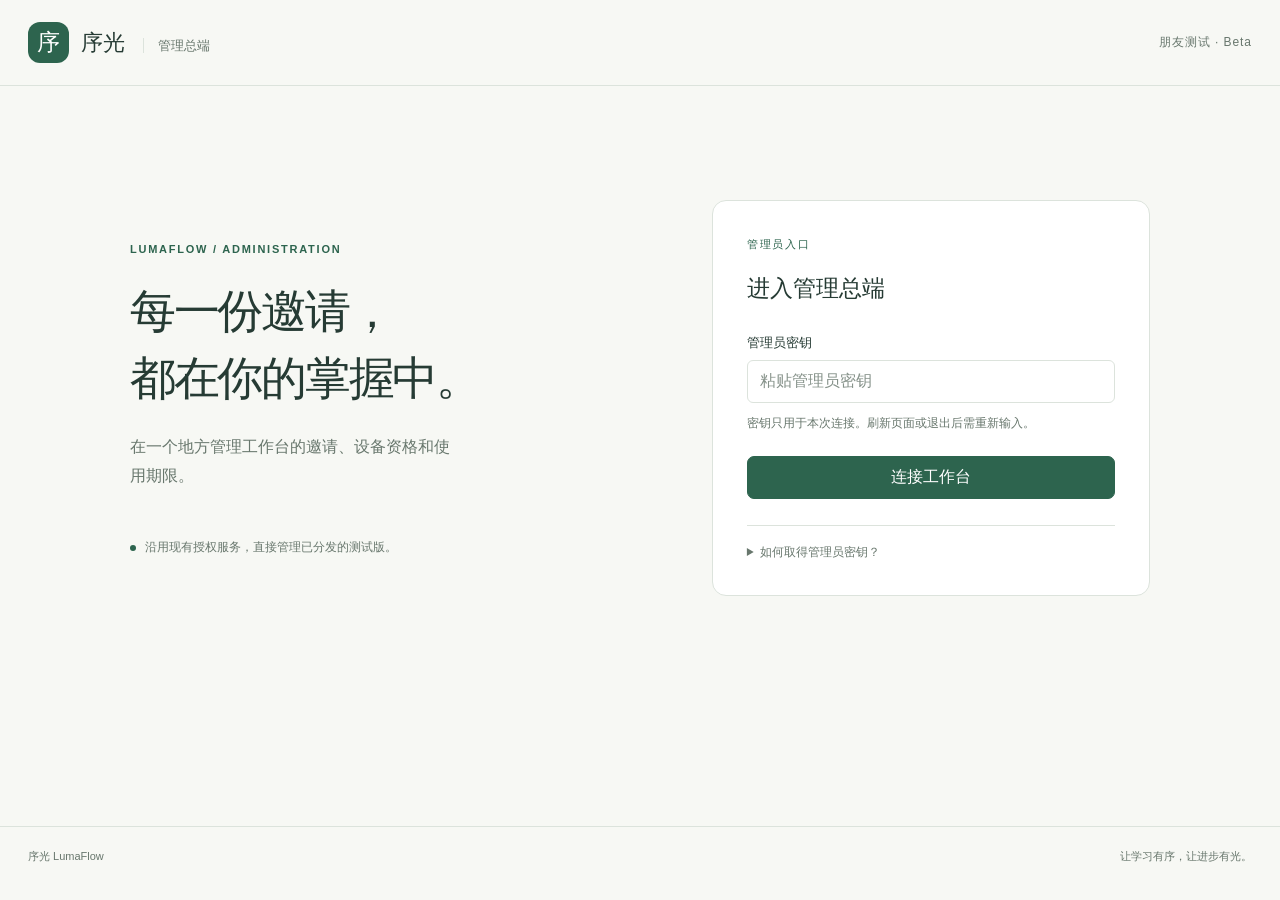
==== docs/admin/index.html @ 97d78048 "Add LumaFlow invitation and device administration console" ====
<!doctype html>
<html lang="zh-CN">
<head>
  <meta charset="UTF-8">
  <meta name="viewport" content="width=device-width, initial-scale=1">
  <meta name="referrer" content="no-referrer">
  <meta http-equiv="Content-Security-Policy" content="default-src 'none'; script-src 'self'; style-src 'self'; connect-src https://workbench-license-beta.3473645620.workers.dev; img-src 'self' data:; base-uri 'none'; form-action 'none'; object-src 'none'">
  <meta name="color-scheme" content="light dark">
  <meta name="robots" content="noindex,nofollow">
  <title>序光 · 管理总端</title>
  <link rel="icon" href="data:,">
  <link rel="stylesheet" href="./styles.css">
  <script type="module" src="./app.js"></script>
</head>
<body>
  <header class="topbar"><a class="brand" href="./"><span class="brand-mark" aria-hidden="true">序</span><span>序光 <small>管理总端</small></span></a><span class="environment">朋友测试 · Beta</span></header>
  <main>
    <section id="login-view" class="login-layout">
      <div class="intro"><p class="eyebrow">LUMAFLOW / ADMINISTRATION</p><h1>每一份邀请，<br>都在你的掌握中。</h1><p>在一个地方管理工作台的邀请、设备资格和使用期限。</p><div class="intro-note"><span class="dot"></span> 沿用现有授权服务，直接管理已分发的测试版。</div></div>
      <form id="login-form" class="login-panel">
        <p class="eyebrow">管理员入口</p><h2>进入管理总端</h2>
        <label for="admin-token">管理员密钥</label>
        <input id="admin-token" name="admin-token" type="password" autocomplete="off" spellcheck="false" required placeholder="粘贴管理员密钥" maxlength="512">
        <p class="field-help">密钥只用于本次连接。刷新页面或退出后需重新输入。</p>
        <button class="primary" id="login-button" type="submit">连接工作台</button>
        <p id="login-error" class="error" role="alert"></p>
        <details><summary>如何取得管理员密钥？</summary><p>在发布者电脑使用「打开序光管理总端」快捷入口，可复制现有密钥。密钥来自本机授权服务配置，请勿发给测试用户。</p></details>
      </form>
    </section>
    <section id="console-view" hidden>
      <div class="page-heading"><div><p class="eyebrow">WORKBENCH CONTROL</p><h1>邀请与设备管理</h1><p>授权变更会在设备下次联网验证时生效，普通测试资格可离线使用最多 72 小时。</p></div><div class="heading-actions"><button id="refresh-button">刷新数据</button><button id="logout-button" class="quiet">退出管理</button></div></div>
      <div id="notice" class="notice" role="status" hidden></div>
      <dl class="metrics"><div><dt>有效设备</dt><dd id="active-count">—</dd></div><div><dt>7 天内到期</dt><dd id="expiring-count">—</dd></div><div><dt>有效邀请码</dt><dd id="invite-count">—</dd></div><div class="metric-detail"><dt>数据更新</dt><dd id="updated-at">尚未加载</dd></div></dl>
      <div class="toolbar"><div class="tabs" role="tablist" aria-label="管理内容"><button id="devices-tab" role="tab" aria-selected="true" aria-controls="devices-panel">设备授权</button><button id="invites-tab" role="tab" aria-selected="false" aria-controls="invites-panel" tabindex="-1">邀请码</button></div><button id="new-invite-button" class="primary">＋ 创建邀请码</button></div>
      <div class="filterbar"><label class="search-label" for="search-input">搜索<input id="search-input" type="search" placeholder="搜索备注、设备或授权编号" autocomplete="off"></label><label for="status-filter">状态<select id="status-filter"><option value="all">全部状态</option><option value="active">有效</option><option value="expiring">即将到期</option><option value="expired">已到期</option><option value="revoked">已停用</option></select></label><span id="result-count"></span></div>
      <section id="devices-panel" role="tabpanel" aria-labelledby="devices-tab" tabindex="0"><div class="table-scroll"><table><caption class="sr-only">设备授权列表</caption><thead><tr><th>设备 / 备注</th><th>状态</th><th>资格类型</th><th>到期时间</th><th>最近验证</th><th>管理</th></tr></thead><tbody id="devices-body"></tbody></table></div></section>
      <section id="invites-panel" role="tabpanel" aria-labelledby="invites-tab" tabindex="0" hidden><div class="table-scroll"><table><caption class="sr-only">邀请码列表</caption><thead><tr><th>邀请备注 / 编号</th><th>状态</th><th>使用期限</th><th>已用 / 上限</th><th>创建时间</th><th>管理</th></tr></thead><tbody id="invites-body"></tbody></table></div></section>
      <p class="table-note">每类列表显示最近 200 条。这里管理的是设备使用资格；邀请码备注可用于辨认用户，不包含同步账号和学习内容。</p>
    </section>
  </main>
  <footer><span>序光 LumaFlow</span><span>让学习有序，让进步有光。</span></footer>
  <dialog id="create-dialog"><form id="create-form"><div class="dialog-heading"><h2>创建邀请码</h2><button class="quiet" type="button" data-close="create-dialog" aria-label="关闭创建窗口">关闭</button></div><p>建议每位朋友使用独立邀请码，方便后续管理。</p><label for="invite-note">用户备注</label><input id="invite-note" maxlength="200" placeholder="例如：小陈 · 第一批测试" required><div class="form-grid"><div><label for="invite-days">使用天数</label><input id="invite-days" type="number" min="1" max="365" step="1" value="7" required></div><div><label for="invite-max">最多设备数</label><input id="invite-max" type="number" min="1" max="1000" step="1" value="1" required></div></div><p class="field-help">期限从每台设备首次激活时起算。邀请码明文只会返回一次。</p><p id="create-error" class="error" role="alert"></p><button id="create-submit" class="primary" type="submit">生成邀请码</button></form></dialog>
  <dialog id="code-dialog"><div class="dialog-heading"><h2>邀请码已生成</h2><button type="button" class="quiet" data-close="code-dialog">关闭</button></div><p>请现在复制并保存。关闭后，列表中无法找回邀请码明文。</p><label for="created-code">邀请码</label><input id="created-code" readonly autocomplete="off" spellcheck="false"><p id="created-description"></p><button id="copy-code" class="primary">复制邀请码</button><p id="copy-status" role="status"></p></dialog>
  <dialog id="extend-dialog"><form id="extend-form"><div class="dialog-heading"><h2>延长设备授权</h2><button class="quiet" type="button" data-close="extend-dialog">关闭</button></div><p id="extend-description"></p><label for="extend-days">增加天数</label><input id="extend-days" type="number" min="1" max="365" step="1" value="7" required><p class="field-help">有效授权从原到期日顺延；已到期授权从当前时间重新计算。</p><p id="extend-error" class="error" role="alert"></p><button id="extend-submit" class="primary" type="submit">确认延期</button></form></dialog>
</body>
</html>
---- docs/admin/styles.css ----
:root{font-family:"Segoe UI","Microsoft YaHei",sans-serif;color:#263b34;background:#f7f8f4;font-synthesis:none;--paper:#fff;--ink:#263b34;--muted:#68776d;--line:#dce3dc;--accent:#2d644e;--soft:#edf3ed;--danger:#a33d36;--warning:#926415}
*{box-sizing:border-box}body{margin:0}button,input,select{font:inherit}button,a,input,select,summary{touch-action:manipulation}button{cursor:pointer;border:1px solid var(--line);border-radius:7px;background:var(--paper);color:var(--ink);padding:10px 15px;transition:background .15s}button:hover{background:var(--soft)}button:disabled{opacity:.5;cursor:wait}button:focus-visible,a:focus-visible,summary:focus-visible{outline:3px solid #79a38a;outline-offset:3px}input:focus,select:focus{outline:2px solid #79a38a;outline-offset:1px}.primary{color:white;background:var(--accent);border-color:var(--accent)}.primary:hover{background:#24533f}.quiet{background:transparent}.danger{color:var(--danger)}[hidden]{display:none!important}
.topbar{height:86px;border-bottom:1px solid var(--line);display:flex;align-items:center;justify-content:space-between;padding:0 max(28px,calc((100vw - 1320px)/2))}.brand{display:flex;align-items:center;gap:12px;color:var(--ink);text-decoration:none;font-size:22px;font-weight:650}.brand-mark{display:grid;place-items:center;width:41px;height:41px;border-radius:12px;background:var(--accent);color:white;font-size:23px}.brand small{font-size:13px;font-weight:400;color:var(--muted);margin-left:12px;padding-left:14px;border-left:1px solid var(--line)}.environment{font-size:12px;letter-spacing:.08em;color:var(--muted)}main{max-width:1376px;padding:44px 28px 64px;margin:auto;min-height:calc(100dvh - 160px)}.eyebrow{font-size:11px;letter-spacing:.16em;font-weight:650;color:var(--accent);margin:0 0 18px}h1,h2,p{margin-top:0}h1{font-size:32px;letter-spacing:-.035em;line-height:1.35;margin-bottom:12px}h2{font-size:23px;font-weight:600}p{color:var(--muted);line-height:1.8;font-size:14px}label{display:block;font-size:13px;font-weight:600;margin:0 0 8px}input,select{display:block;width:100%;min-height:43px;background:var(--paper);color:var(--ink);border:1px solid var(--line);border-radius:6px;padding:10px 12px}input::placeholder{color:var(--muted);opacity:.8}.field-help{font-size:12px;margin:10px 0 22px}.error{color:var(--danger);font-size:13px;min-height:0;margin:12px 0 0}.error:empty{display:none}
.login-layout{display:grid;grid-template-columns:1.1fr 1fr;align-items:center;gap:100px;max-width:1020px;margin:70px auto 100px}.intro h1{font-size:46px;line-height:1.45;font-weight:550;letter-spacing:-.05em}.intro>p:not(.eyebrow){max-width:330px;margin:22px 0 48px;font-size:16px}.intro-note{display:flex;align-items:center;gap:9px;font-size:12px;color:var(--muted)}.dot{width:6px;height:6px;border-radius:50%;background:var(--accent)}.login-panel{background:var(--paper);border:1px solid var(--line);border-radius:14px;padding:34px}.login-panel h2{margin-bottom:30px}.login-panel .primary{width:100%}details{border-top:1px solid var(--line);margin-top:26px;padding-top:18px;font-size:12px;color:var(--muted)}summary{cursor:pointer}details p{font-size:12px;margin:12px 0 0}
.page-heading{display:flex;justify-content:space-between;align-items:center;gap:24px}.page-heading .eyebrow{margin-bottom:12px}.page-heading p{max-width:750px}.heading-actions{display:flex;gap:10px;white-space:nowrap}.metrics{display:grid;grid-template-columns:1fr 1fr 1fr 1.2fr;border-block:1px solid var(--line);margin:26px 0 32px;padding:24px 0;gap:24px}.metrics>div{padding-left:26px;border-left:1px solid var(--line)}.metrics>div:first-child{padding-left:0;border:0}dt{font-size:12px;color:var(--muted)}dd{font-size:36px;line-height:1.5;margin:4px 0 0;font-variant-numeric:tabular-nums}.metric-detail dd{font-size:14px;padding-top:15px}.toolbar{display:flex;align-items:center;justify-content:space-between;gap:15px;border-bottom:1px solid var(--line)}.tabs{display:flex;gap:30px}.tabs button{border:0;border-radius:0;padding:16px 2px;background:transparent;color:var(--muted);border-bottom:3px solid transparent}.tabs [aria-selected=true]{color:var(--accent);border-bottom-color:var(--accent);font-weight:650}.filterbar{display:flex;align-items:end;gap:16px;padding:24px 0}.filterbar label{margin:0;font-size:12px;color:var(--muted)}.search-label{width:340px;max-width:55%}.filterbar input,.filterbar select{margin-top:7px;font-size:13px}.filterbar>span{margin-left:auto;font-size:12px;color:var(--muted);padding-bottom:12px}.table-scroll{overflow:auto;background:var(--paper);border:1px solid var(--line);border-radius:9px}table{border-collapse:collapse;text-align:left;width:100%;font-size:13px;white-space:nowrap}th{padding:15px 18px;color:var(--muted);background:var(--soft);font-size:12px;font-weight:500}td{padding:19px 18px;border-top:1px solid var(--line);line-height:1.5}td:first-child{min-width:235px;max-width:340px;white-space:normal;overflow-wrap:anywhere}td strong{display:block;font-size:13px;font-weight:600;margin-bottom:5px}.identifier{display:block;font-size:11px;color:var(--muted);font-family:Consolas,monospace;overflow-wrap:anywhere}.badge{display:inline-block;border-radius:4px;background:var(--soft);color:var(--accent);padding:3px 8px;font-size:11px}.badge.expiring{color:var(--warning);background:#fcf3dd}.badge.expired,.badge.revoked{color:var(--danger);background:#faece9}.row-actions{display:flex;gap:8px}td button{padding:6px 10px;font-size:12px}.empty{text-align:center;padding:55px;color:var(--muted);white-space:normal}.table-note{font-size:12px;margin:16px 0}.notice{padding:12px 16px;background:var(--soft);border:1px solid var(--line);border-radius:6px;font-size:13px;margin:10px 0}.notice.error{color:var(--danger);background:#faece9}.sr-only{position:absolute;width:1px;height:1px;padding:0;margin:-1px;overflow:hidden;clip:rect(0,0,0,0);white-space:nowrap;border:0}
dialog{color:var(--ink);background:var(--paper);border:1px solid var(--line);border-radius:12px;padding:28px;width:min(480px,calc(100vw - 32px));max-height:calc(100dvh - 40px);overflow:auto}dialog::backdrop{background:rgb(20 38 28/.4)}.dialog-heading{display:flex;justify-content:space-between;align-items:center;gap:20px;margin-bottom:18px}.dialog-heading h2{margin:0;font-size:21px}.dialog-heading button{font-size:12px;padding:6px 9px}dialog>.primary,dialog form>.primary{width:100%}.form-grid{display:grid;grid-template-columns:1fr 1fr;gap:18px;margin-top:20px}#created-code{font:600 21px Consolas,monospace;letter-spacing:.04em;margin-bottom:14px}#copy-status{font-size:12px;margin:12px 0 0}footer{max-width:1376px;padding:22px 28px;margin:auto;border-top:1px solid var(--line);display:flex;justify-content:space-between;font-size:11px;color:var(--muted)}
@media(max-width:850px){.login-layout{gap:35px;margin:30px auto}.intro h1{font-size:35px}.login-panel{padding:25px}.page-heading{align-items:flex-start;flex-direction:column}.heading-actions{align-self:flex-end}.metrics{gap:12px}.metrics>div{padding-left:14px}h1{font-size:28px}}
@media(max-width:580px){.topbar{height:70px;padding-inline:20px}.brand{font-size:19px}.brand small{font-size:12px;margin-left:5px;padding-left:8px}.environment{font-size:10px}main{padding:30px 20px 42px}.login-layout{grid-template-columns:1fr;gap:26px;margin:5px auto 20px}.intro h1{font-size:32px}.intro>p:not(.eyebrow){font-size:14px;margin:15px 0}.intro-note{display:none}.metrics{grid-template-columns:1fr 1fr;row-gap:20px}.metrics>div:nth-child(3){border:0;padding:0}.metric-detail dd{padding-top:12px}.tabs{gap:20px}.toolbar>.primary{font-size:12px;padding:9px 10px}.filterbar{flex-wrap:wrap;gap:12px}.filterbar>span{width:100%;padding:0}.search-label{width:auto;flex:1;max-width:none}.filterbar select{min-width:112px}.heading-actions{align-self:flex-start}footer{padding-inline:20px;gap:15px}footer span:last-child{font-size:10px}}
@media(prefers-color-scheme:dark){:root{color:#dce7de;background:#17231d;--paper:#1d2c24;--ink:#dce7de;--muted:#a4b4a8;--line:#36473c;--accent:#92c5a4;--soft:#293c30;--danger:#efaaa2;--warning:#efd28d}.brand-mark,.primary{background:#36674c;color:white;border-color:#36674c}.primary:hover{background:#427f5e}.badge.expiring{background:#483a20}.badge.expired,.badge.revoked,.notice.error{background:#472d29}.intro .eyebrow{color:#92c5a4}}
@media(prefers-reduced-motion:reduce){*{transition:none!important}}
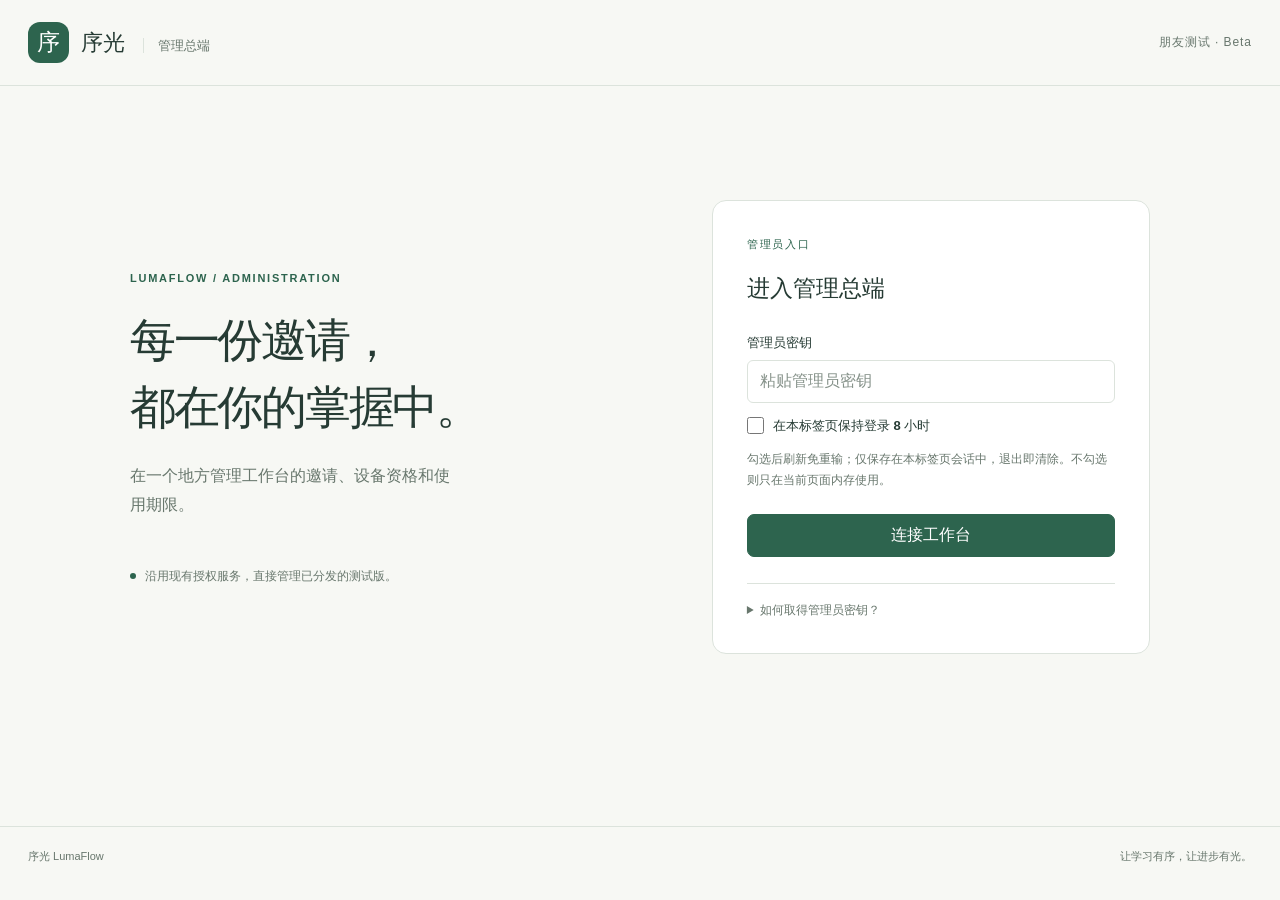
==== commit 978b1d6f: "Improve admin session continuity and device permission workflows" ====
--- a/docs/admin/index.html
+++ b/docs/admin/index.html
@@ -9,8 +9,8 @@
   <meta name="robots" content="noindex,nofollow">
   <title>序光 · 管理总端</title>
   <link rel="icon" href="data:,">
-  <link rel="stylesheet" href="./styles.css">
-  <script type="module" src="./app.js"></script>
+  <link rel="stylesheet" href="./styles.css?v=20261023">
+  <script type="module" src="./app.js?v=20261023"></script>
 </head>
 <body>
   <header class="topbar"><a class="brand" href="./"><span class="brand-mark" aria-hidden="true">序</span><span>序光 <small>管理总端</small></span></a><span class="environment">朋友测试 · Beta</span></header>
@@ -21,18 +21,21 @@
         <p class="eyebrow">管理员入口</p><h2>进入管理总端</h2>
         <label for="admin-token">管理员密钥</label>
         <input id="admin-token" name="admin-token" type="password" autocomplete="off" spellcheck="false" required placeholder="粘贴管理员密钥" maxlength="512">
-        <p class="field-help">密钥只用于本次连接。刷新页面或退出后需重新输入。</p>
+        <label class="check-row"><input id="remember-session" type="checkbox">在本标签页保持登录 8 小时</label>
+        <p class="field-help">勾选后刷新免重输；仅保存在本标签页会话中，退出即清除。不勾选则只在当前页面内存使用。</p>
         <button class="primary" id="login-button" type="submit">连接工作台</button>
         <p id="login-error" class="error" role="alert"></p>
         <details><summary>如何取得管理员密钥？</summary><p>在发布者电脑使用「打开序光管理总端」快捷入口，可复制现有密钥。密钥来自本机授权服务配置，请勿发给测试用户。</p></details>
       </form>
     </section>
     <section id="console-view" hidden>
-      <div class="page-heading"><div><p class="eyebrow">WORKBENCH CONTROL</p><h1>邀请与设备管理</h1><p>授权变更会在设备下次联网验证时生效，普通测试资格可离线使用最多 72 小时。</p></div><div class="heading-actions"><button id="refresh-button">刷新数据</button><button id="logout-button" class="quiet">退出管理</button></div></div>
+      <div class="page-heading"><div><p class="eyebrow">WORKBENCH CONTROL</p><h1>邀请与设备管理</h1><p>新版工作台每 15 分钟联网核验，默认可离线 24 小时并支持断网重启。权限变化在下次核验或现有离线授权到期后生效。</p></div><div class="heading-actions"><button id="audit-button">操作记录</button><button id="refresh-button">刷新数据</button><button id="logout-button" class="quiet">退出管理</button></div></div>
       <div id="notice" class="notice" role="status" hidden></div>
+      <p id="sync-status" role="status" class="sync-status">登录后自动同步，无需刷新页面。</p>
       <dl class="metrics"><div><dt>有效设备</dt><dd id="active-count">—</dd></div><div><dt>7 天内到期</dt><dd id="expiring-count">—</dd></div><div><dt>有效邀请码</dt><dd id="invite-count">—</dd></div><div class="metric-detail"><dt>数据更新</dt><dd id="updated-at">尚未加载</dd></div></dl>
       <div class="toolbar"><div class="tabs" role="tablist" aria-label="管理内容"><button id="devices-tab" role="tab" aria-selected="true" aria-controls="devices-panel">设备授权</button><button id="invites-tab" role="tab" aria-selected="false" aria-controls="invites-panel" tabindex="-1">邀请码</button></div><button id="new-invite-button" class="primary">＋ 创建邀请码</button></div>
       <div class="filterbar"><label class="search-label" for="search-input">搜索<input id="search-input" type="search" placeholder="搜索备注、设备或授权编号" autocomplete="off"></label><label for="status-filter">状态<select id="status-filter"><option value="all">全部状态</option><option value="active">有效</option><option value="expiring">即将到期</option><option value="expired">已到期</option><option value="revoked">已停用</option></select></label><span id="result-count"></span></div>
+      <div id="bulk-toolbar" class="bulk-toolbar"><label class="check-row"><input id="select-visible" type="checkbox">选择当前筛选的普通设备</label><span id="selection-count">已选 0 台</span><button id="bulk-extend">批量延期</button><button id="bulk-policy">批量权限</button><button id="bulk-revoke" class="danger">批量停用</button><button id="bulk-restore">批量恢复</button><button id="clear-selection" class="quiet">清空选择</button></div>
       <section id="devices-panel" role="tabpanel" aria-labelledby="devices-tab" tabindex="0"><div class="table-scroll"><table><caption class="sr-only">设备授权列表</caption><thead><tr><th>设备 / 备注</th><th>状态</th><th>资格类型</th><th>到期时间</th><th>最近验证</th><th>管理</th></tr></thead><tbody id="devices-body"></tbody></table></div></section>
       <section id="invites-panel" role="tabpanel" aria-labelledby="invites-tab" tabindex="0" hidden><div class="table-scroll"><table><caption class="sr-only">邀请码列表</caption><thead><tr><th>邀请备注 / 编号</th><th>状态</th><th>使用期限</th><th>已用 / 上限</th><th>创建时间</th><th>管理</th></tr></thead><tbody id="invites-body"></tbody></table></div></section>
       <p class="table-note">每类列表显示最近 200 条。这里管理的是设备使用资格；邀请码备注可用于辨认用户，不包含同步账号和学习内容。</p>
@@ -42,5 +45,17 @@
   <dialog id="create-dialog"><form id="create-form"><div class="dialog-heading"><h2>创建邀请码</h2><button class="quiet" type="button" data-close="create-dialog" aria-label="关闭创建窗口">关闭</button></div><p>建议每位朋友使用独立邀请码，方便后续管理。</p><label for="invite-note">用户备注</label><input id="invite-note" maxlength="200" placeholder="例如：小陈 · 第一批测试" required><div class="form-grid"><div><label for="invite-days">使用天数</label><input id="invite-days" type="number" min="1" max="365" step="1" value="7" required></div><div><label for="invite-max">最多设备数</label><input id="invite-max" type="number" min="1" max="1000" step="1" value="1" required></div></div><p class="field-help">期限从每台设备首次激活时起算。邀请码明文只会返回一次。</p><p id="create-error" class="error" role="alert"></p><button id="create-submit" class="primary" type="submit">生成邀请码</button></form></dialog>
   <dialog id="code-dialog"><div class="dialog-heading"><h2>邀请码已生成</h2><button type="button" class="quiet" data-close="code-dialog">关闭</button></div><p>请现在复制并保存。关闭后，列表中无法找回邀请码明文。</p><label for="created-code">邀请码</label><input id="created-code" readonly autocomplete="off" spellcheck="false"><p id="created-description"></p><button id="copy-code" class="primary">复制邀请码</button><p id="copy-status" role="status"></p></dialog>
   <dialog id="extend-dialog"><form id="extend-form"><div class="dialog-heading"><h2>延长设备授权</h2><button class="quiet" type="button" data-close="extend-dialog">关闭</button></div><p id="extend-description"></p><label for="extend-days">增加天数</label><input id="extend-days" type="number" min="1" max="365" step="1" value="7" required><p class="field-help">有效授权从原到期日顺延；已到期授权从当前时间重新计算。</p><p id="extend-error" class="error" role="alert"></p><button id="extend-submit" class="primary" type="submit">确认延期</button></form></dialog>
+  <dialog id="policy-dialog"><form id="policy-form">
+    <div class="dialog-heading"><h2 id="policy-title">权限设置</h2><button class="quiet" type="button" data-close="policy-dialog">关闭</button></div>
+    <p id="policy-description"></p><label for="policy-note">备注</label><input id="policy-note" maxlength="200" autocomplete="off">
+    <label id="policy-inherit-row" class="check-row"><input id="policy-inherit" type="checkbox">跟随邀请码默认权限</label>
+    <fieldset id="policy-options"><legend>离线与功能权限</legend><label for="policy-hours">连续离线时长（小时）</label><input id="policy-hours" type="number" min="1" max="720" step="1" value="24" required><p class="field-help">1–720 小时。离线期间可重新启动；不能超过设备资格到期日。</p>
+    <div id="policy-features"><label class="check-row"><input type="checkbox" value="ai">AI 与研究室</label><label class="check-row"><input type="checkbox" value="sync">设备同步</label><label class="check-row"><input type="checkbox" value="leisure">休闲模式</label></div></fieldset>
+    <div id="policy-invite-fields"><label for="policy-max">最多设备数</label><input id="policy-max" type="number" min="1" max="1000" step="1" value="1"><p class="field-help">不能少于已经激活的设备数；停用设备仍占用原名额。</p><label for="policy-expiry">新设备激活截止时间（留空不限）</label><input id="policy-expiry" type="datetime-local"><p class="field-help">按当前电脑时区输入，仅限制新设备激活，不缩短已有资格。</p></div>
+    <p id="policy-error" class="error" role="alert"></p><button id="policy-submit" class="primary" type="submit">保存设置</button>
+  </form></dialog>
+  <dialog id="audit-dialog"><div class="dialog-heading"><h2>操作记录</h2><button class="quiet" type="button" data-close="audit-dialog">关闭</button></div><p>最近 200 次管理操作，不记录管理员密钥或邀请码明文。</p><div class="table-scroll"><table><thead><tr><th>时间</th><th>操作</th><th>对象编号</th><th>修改内容</th></tr></thead><tbody id="audit-body"></tbody></table></div></dialog>
+  <dialog id="device-dialog"><div class="dialog-heading"><h2>设备授权详情</h2><button type="button" data-close="device-dialog">关闭</button></div><dl id="device-details" class="device-details"></dl></dialog>
+  <dialog id="bulk-dialog"><form id="bulk-form"><div class="dialog-heading"><h2 id="bulk-title">批量管理</h2><button type="button" data-close="bulk-dialog">关闭</button></div><p id="bulk-description"></p><label id="bulk-days-label" for="bulk-days">增加天数</label><input id="bulk-days" type="number" min="1" max="365" value="7"><label id="bulk-preset-label" for="bulk-preset">权限方案</label><select id="bulk-preset"><option value="full">完整功能 · 离线 24 小时</option><option value="basic">仅基础学习 · 离线 24 小时</option><option value="strict">完整功能 · 离线 1 小时</option><option value="inherit">跟随各自邀请码</option></select><p>只作用于下方列出的设备；机主设备不参与。停用不删除学习数据，已有离线授权继续到原期限。批量权限会覆盖单设备设置，备注保留。</p><ul id="bulk-targets"></ul><p id="bulk-error" class="error" role="alert"></p><button id="bulk-submit" type="submit" class="primary">确认执行</button></form></dialog>
 </body>
 </html>
--- a/docs/admin/styles.css
+++ b/docs/admin/styles.css
@@ -1,4 +1,5 @@
 :root{font-family:"Segoe UI","Microsoft YaHei",sans-serif;color:#263b34;background:#f7f8f4;font-synthesis:none;--paper:#fff;--ink:#263b34;--muted:#68776d;--line:#dce3dc;--accent:#2d644e;--soft:#edf3ed;--danger:#a33d36;--warning:#926415}
+.sync-status{font-size:12px;color:var(--muted);line-height:1.7}.bulk-toolbar{display:flex;align-items:center;flex-wrap:wrap;gap:10px;border:1px solid var(--line);padding:12px;margin:12px 0;background:var(--paper);border-radius:7px}.bulk-toolbar .check-row{margin:0}.bulk-toolbar button{padding:7px 10px;font-size:12px}.device-select{width:17px!important;min-height:17px!important;float:left;margin:3px 10px 0 0!important}.device-details{display:grid;grid-template-columns:105px minmax(0,1fr);gap:12px;font-size:13px}.device-details dt{color:var(--muted)}.device-details dd{margin:0;overflow-wrap:anywhere;user-select:all}#bulk-targets{max-height:160px;overflow:auto;font-size:12px;overflow-wrap:anywhere;line-height:1.8}#create-features{display:flex;gap:12px;flex-wrap:wrap}
 *{box-sizing:border-box}body{margin:0}button,input,select{font:inherit}button,a,input,select,summary{touch-action:manipulation}button{cursor:pointer;border:1px solid var(--line);border-radius:7px;background:var(--paper);color:var(--ink);padding:10px 15px;transition:background .15s}button:hover{background:var(--soft)}button:disabled{opacity:.5;cursor:wait}button:focus-visible,a:focus-visible,summary:focus-visible{outline:3px solid #79a38a;outline-offset:3px}input:focus,select:focus{outline:2px solid #79a38a;outline-offset:1px}.primary{color:white;background:var(--accent);border-color:var(--accent)}.primary:hover{background:#24533f}.quiet{background:transparent}.danger{color:var(--danger)}[hidden]{display:none!important}
 .topbar{height:86px;border-bottom:1px solid var(--line);display:flex;align-items:center;justify-content:space-between;padding:0 max(28px,calc((100vw - 1320px)/2))}.brand{display:flex;align-items:center;gap:12px;color:var(--ink);text-decoration:none;font-size:22px;font-weight:650}.brand-mark{display:grid;place-items:center;width:41px;height:41px;border-radius:12px;background:var(--accent);color:white;font-size:23px}.brand small{font-size:13px;font-weight:400;color:var(--muted);margin-left:12px;padding-left:14px;border-left:1px solid var(--line)}.environment{font-size:12px;letter-spacing:.08em;color:var(--muted)}main{max-width:1376px;padding:44px 28px 64px;margin:auto;min-height:calc(100dvh - 160px)}.eyebrow{font-size:11px;letter-spacing:.16em;font-weight:650;color:var(--accent);margin:0 0 18px}h1,h2,p{margin-top:0}h1{font-size:32px;letter-spacing:-.035em;line-height:1.35;margin-bottom:12px}h2{font-size:23px;font-weight:600}p{color:var(--muted);line-height:1.8;font-size:14px}label{display:block;font-size:13px;font-weight:600;margin:0 0 8px}input,select{display:block;width:100%;min-height:43px;background:var(--paper);color:var(--ink);border:1px solid var(--line);border-radius:6px;padding:10px 12px}input::placeholder{color:var(--muted);opacity:.8}.field-help{font-size:12px;margin:10px 0 22px}.error{color:var(--danger);font-size:13px;min-height:0;margin:12px 0 0}.error:empty{display:none}
 .login-layout{display:grid;grid-template-columns:1.1fr 1fr;align-items:center;gap:100px;max-width:1020px;margin:70px auto 100px}.intro h1{font-size:46px;line-height:1.45;font-weight:550;letter-spacing:-.05em}.intro>p:not(.eyebrow){max-width:330px;margin:22px 0 48px;font-size:16px}.intro-note{display:flex;align-items:center;gap:9px;font-size:12px;color:var(--muted)}.dot{width:6px;height:6px;border-radius:50%;background:var(--accent)}.login-panel{background:var(--paper);border:1px solid var(--line);border-radius:14px;padding:34px}.login-panel h2{margin-bottom:30px}.login-panel .primary{width:100%}details{border-top:1px solid var(--line);margin-top:26px;padding-top:18px;font-size:12px;color:var(--muted)}summary{cursor:pointer}details p{font-size:12px;margin:12px 0 0}
@@ -8,3 +9,4 @@
 @media(max-width:580px){.topbar{height:70px;padding-inline:20px}.brand{font-size:19px}.brand small{font-size:12px;margin-left:5px;padding-left:8px}.environment{font-size:10px}main{padding:30px 20px 42px}.login-layout{grid-template-columns:1fr;gap:26px;margin:5px auto 20px}.intro h1{font-size:32px}.intro>p:not(.eyebrow){font-size:14px;margin:15px 0}.intro-note{display:none}.metrics{grid-template-columns:1fr 1fr;row-gap:20px}.metrics>div:nth-child(3){border:0;padding:0}.metric-detail dd{padding-top:12px}.tabs{gap:20px}.toolbar>.primary{font-size:12px;padding:9px 10px}.filterbar{flex-wrap:wrap;gap:12px}.filterbar>span{width:100%;padding:0}.search-label{width:auto;flex:1;max-width:none}.filterbar select{min-width:112px}.heading-actions{align-self:flex-start}footer{padding-inline:20px;gap:15px}footer span:last-child{font-size:10px}}
 @media(prefers-color-scheme:dark){:root{color:#dce7de;background:#17231d;--paper:#1d2c24;--ink:#dce7de;--muted:#a4b4a8;--line:#36473c;--accent:#92c5a4;--soft:#293c30;--danger:#efaaa2;--warning:#efd28d}.brand-mark,.primary{background:#36674c;color:white;border-color:#36674c}.primary:hover{background:#427f5e}.badge.expiring{background:#483a20}.badge.expired,.badge.revoked,.notice.error{background:#472d29}.intro .eyebrow{color:#92c5a4}}
 @media(prefers-reduced-motion:reduce){*{transition:none!important}}
+.policy-summary{display:block;font-size:11px;color:var(--muted);margin-top:7px}.policy-summary.legacy{color:var(--warning)}.row-actions{flex-wrap:wrap;min-width:165px}.check-row{display:flex;align-items:center;gap:9px;margin:14px 0}.check-row input{width:17px;min-height:17px;margin:0;padding:0}fieldset{border:1px solid var(--line);border-radius:7px;padding:18px;margin:20px 0}legend{font-size:13px;color:var(--muted)}#audit-dialog{width:min(1100px,calc(100vw - 32px))}#audit-dialog td{max-width:380px;white-space:normal;overflow-wrap:anywhere}.heading-actions{flex-wrap:wrap}@media(max-width:580px){.heading-actions{gap:7px}.heading-actions button{padding:9px;font-size:12px}}
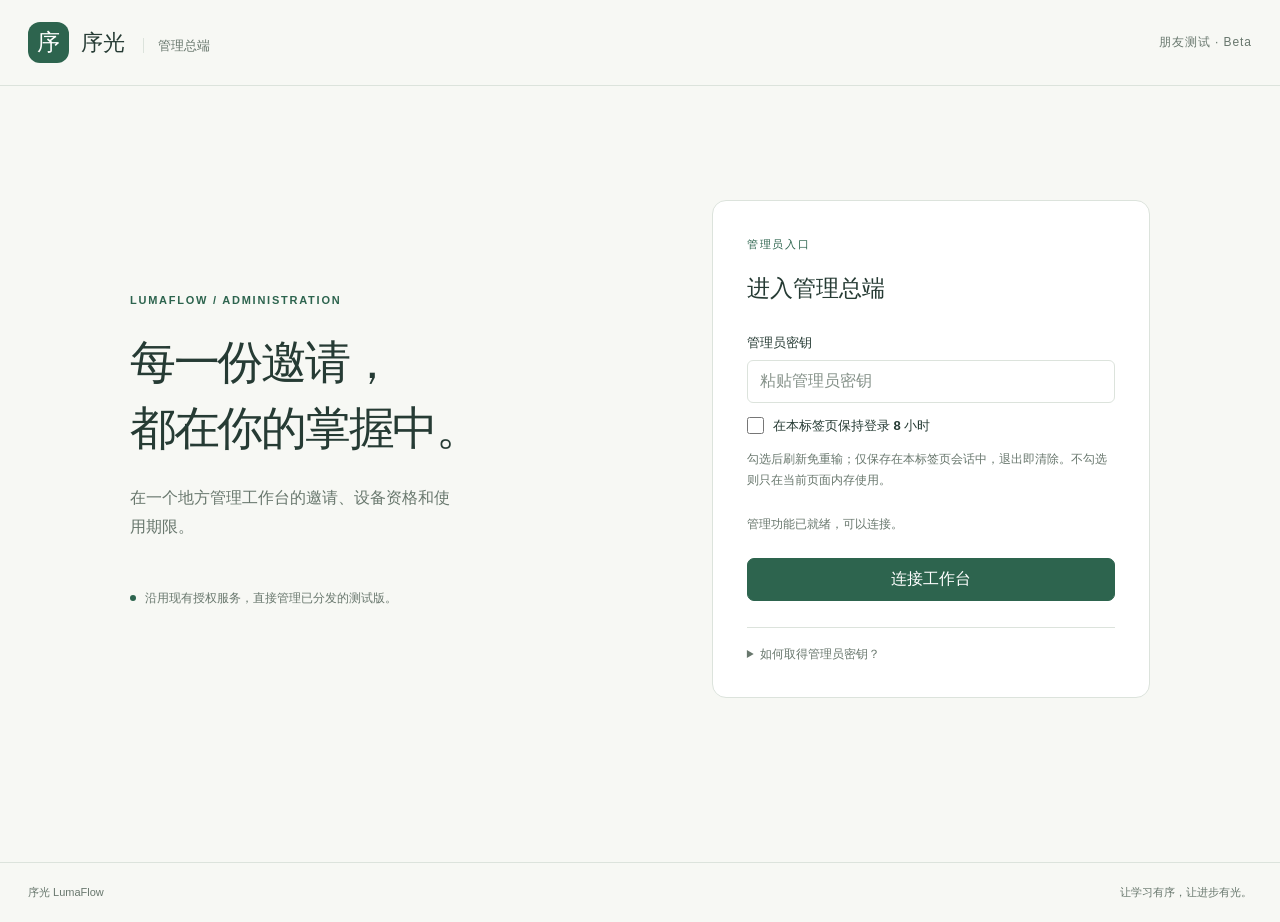
==== commit 1115db71: "Make admin login readiness and script loading failures visible" ====
--- a/docs/admin/index.html
+++ b/docs/admin/index.html
@@ -9,8 +9,9 @@
   <meta name="robots" content="noindex,nofollow">
   <title>序光 · 管理总端</title>
   <link rel="icon" href="data:,">
-  <link rel="stylesheet" href="./styles.css?v=20261023">
-  <script type="module" src="./app.js?v=20261023"></script>
+  <link rel="stylesheet" href="./styles.css?v=20261023.2">
+  <script defer src="./bootstrap.js?v=20261023.3"></script>
+  <script id="admin-module" type="module" src="./app.js?v=20261023.3"></script>
 </head>
 <body>
   <header class="topbar"><a class="brand" href="./"><span class="brand-mark" aria-hidden="true">序</span><span>序光 <small>管理总端</small></span></a><span class="environment">朋友测试 · Beta</span></header>
@@ -20,10 +21,13 @@
       <form id="login-form" class="login-panel">
         <p class="eyebrow">管理员入口</p><h2>进入管理总端</h2>
         <label for="admin-token">管理员密钥</label>
-        <input id="admin-token" name="admin-token" type="password" autocomplete="off" spellcheck="false" required placeholder="粘贴管理员密钥" maxlength="512">
+        <input id="admin-token" type="password" autocomplete="off" spellcheck="false" required placeholder="粘贴管理员密钥" maxlength="512">
         <label class="check-row"><input id="remember-session" type="checkbox">在本标签页保持登录 8 小时</label>
         <p class="field-help">勾选后刷新免重输；仅保存在本标签页会话中，退出即清除。不勾选则只在当前页面内存使用。</p>
-        <button class="primary" id="login-button" type="submit">连接工作台</button>
+        <p id="startup-status" class="field-help" role="status">正在加载管理功能，请稍候。若长时间没有完成，请使用下方入口重新加载。</p>
+        <a id="reload-admin" href="./?reload=20261023.3" class="field-help">重新加载管理页</a>
+        <noscript><p class="error">浏览器禁用了 JavaScript，请允许此网站运行 JavaScript，再重新打开管理页。</p></noscript>
+        <button class="primary" id="login-button" type="submit" disabled>正在加载管理功能…</button>
         <p id="login-error" class="error" role="alert"></p>
         <details><summary>如何取得管理员密钥？</summary><p>在发布者电脑使用「打开序光管理总端」快捷入口，可复制现有密钥。密钥来自本机授权服务配置，请勿发给测试用户。</p></details>
       </form>
